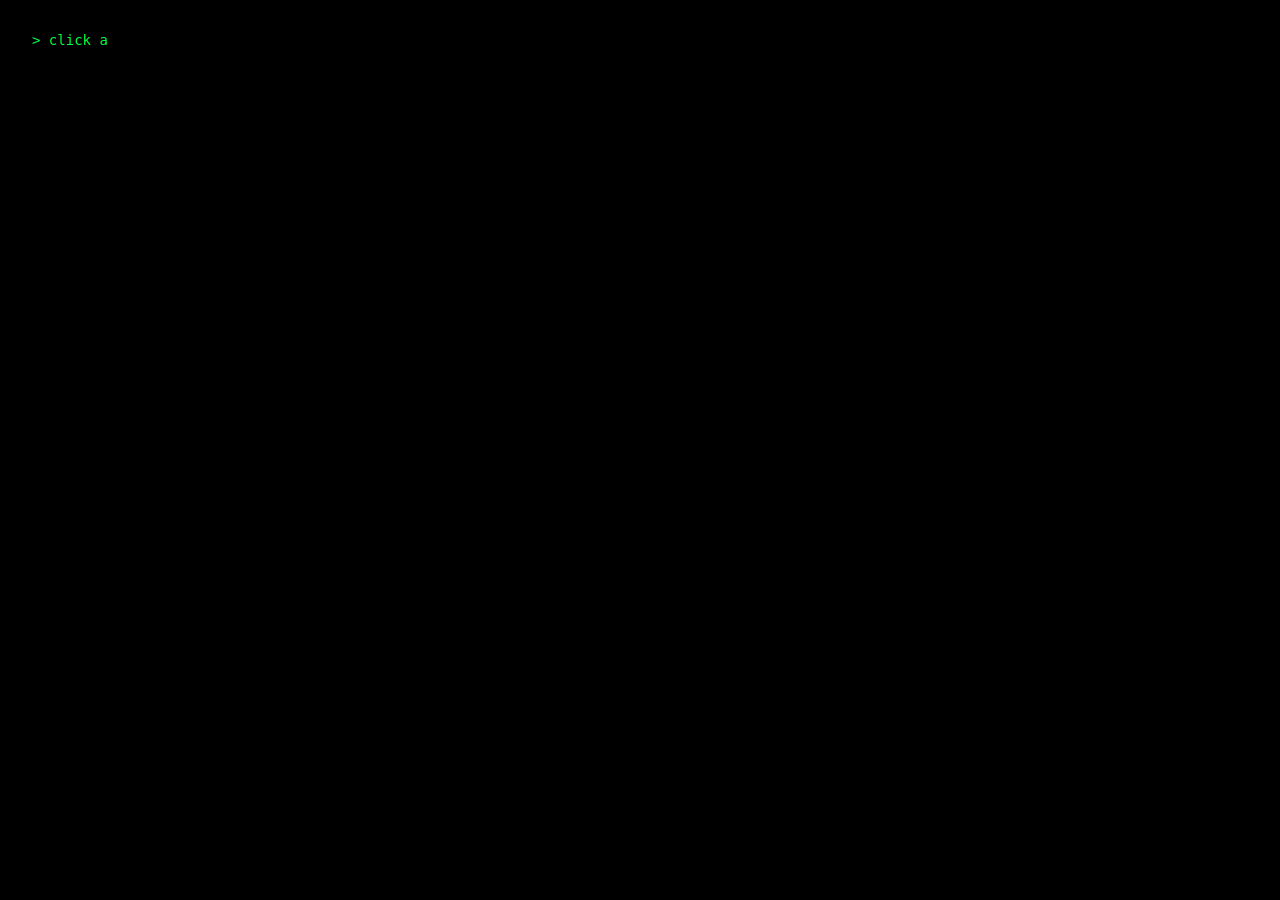
==== index.html @ b792ad48 "Minor changes to directory" ====
<!DOCTYPE html>
<html lang="en">
<head>
    <meta charset="UTF-8">
    <meta name="viewport" content="width=device-width, initial-scale=1.0">
    <title>Safura Kasu Portfolio</title>
    <!-- OCR-A Font Import -->
    <link rel="stylesheet" href="https://fonts.cdnfonts.com/css/ocr-a">
    <style>
        * {
            margin: 0;
            padding: 0;
            box-sizing: border-box;
        }

        body {
            background: #000;
            color: #00ff41;
            font-family: 'OCR A', monospace;
            overflow-x: hidden;
            min-height: 100vh;
        }

        #matrixCanvas {
            position: fixed;
            top: 0;
            left: 0;
            width: 100%;
            height: 100%;
            z-index: 0;
            pointer-events: none;
            opacity: 0; /* Start hidden until boot sequence completes */
            transition: opacity 1s ease;
        }

        #matrixCanvas.visible {
            opacity: 0.8;
        }

        /* Terminal Boot Screen */
        .boot-screen {
            position: fixed;
            top: 0;
            left: 0;
            width: 100%;
            height: 100%;
            z-index: 100;
            background: #000;
            color: #00ff41;
            font-family: 'OCR A', monospace;
            font-size: 0.875rem;
            padding: 2rem;
            cursor: pointer;
            transition: opacity 0.5s ease;
        }

        .boot-screen.hidden {
            opacity: 0;
            pointer-events: none;
        }

        .terminal-prompt {
            position: relative;
        }

        .terminal-line {
            margin-bottom: 0.5rem;
            opacity: 0;
        }

        .terminal-line.typing {
            opacity: 1;
        }

        .terminal-line:nth-child(1) { }
        .terminal-line:nth-child(2) { }

        .cursor-blink {
            animation: blink 1s infinite;
            margin-left: 0px;
        }

        @keyframes blink {
            0%, 50% { opacity: 1; }
            51%, 100% { opacity: 0; }
        }

        /* Nav hidden initially for home page unlock effect */
        .nav {
            position: fixed;
            top: 0;
            left: 0;
            right: 0;
            z-index: 50;
            padding: 1.5rem;
            display: flex;
            justify-content: center;
            gap: 1.5rem;
            flex-wrap: wrap;
            opacity: 0;
            pointer-events: none;
            transition: opacity 1s ease;
        }
        .nav.visible {
            opacity: 1;
            pointer-events: auto;
        }

        .nav-item {
            padding: 0.5rem 1rem;
            border: 1px solid #00ff41;
            background: rgba(0, 0, 0, 0.7);
            backdrop-filter: blur(10px);
            cursor: pointer;
            transition: all 0.3s ease;
            font-size: 0.875rem;
            letter-spacing: 0.1em;
            min-width: 80px;
            text-align: center;
        }
        .nav-item:hover {
            background: rgba(0, 255, 65, 0.2);
            box-shadow: 0 0 20px rgba(0, 255, 65, 0.3);
        }
        .nav-item.active {
            background: rgba(0, 255, 65, 0.3);
        }

        /* Main content hidden at start for home page */
        .main-content {
            position: relative;
            z-index: 10;
            min-height: 100vh;
            display: flex;
            flex-direction: column;
            align-items: center;
            justify-content: center;
            padding: 2rem;
            padding-top: 120px;
            width: 100vw;
            opacity: 0;
            pointer-events: none;
            transition: opacity 1s ease;
        }
        .main-content.visible {
            opacity: 1;
            pointer-events: auto;
        }

        /* Home page styles */
        .hero {
            text-align: center;
            max-width: 900px;
            margin: auto;
        }
        .hero h1 {
            font-size: clamp(2rem, 8vw, 5rem);
            margin-bottom: 1rem;
            letter-spacing: 0.1em;
        }
        .hero .subtitle {
            font-size: clamp(0.875rem, 3vw, 1.25rem);
            margin-bottom: 3rem;
            color: #00cc33;
        }
        .hero .description {
            border: 1px solid #00ff41;
            background: rgba(0, 0, 0, 0.7);
            backdrop-filter: blur(10px);
            padding: 2rem;
            color: #00cc33;
        }

        /* Keep quantum text from "floating out of the box" */
        .hero h1 span, .hero .subtitle span, .hero .description span {
            display: inline-block;
            white-space: pre;
        }

        /* Other pages styles */
        .content-section {
            display: none;
            max-width: 1200px;
            width: 100%;
            margin: 0 auto;
        }
        .content-section.active {
            display: block;
        }
        .section-title {
            font-size: clamp(1.5rem, 5vw, 2.5rem);
            text-align: center;
            margin-bottom: 2rem;
            letter-spacing: 0.1em;
        }
        .grid {
            display: grid;
            gap: 2rem;
        }
        .grid-2 {
            grid-template-columns: repeat(auto-fit, minmax(300px, 1fr));
        }
        .grid-3 {
            grid-template-columns: repeat(auto-fit, minmax(280px, 1fr));
        }
        .card {
            border: 1px solid #00ff41;
            background: rgba(0, 0, 0, 0.8);
            backdrop-filter: blur(10px);
            padding: 1.5rem;
            transition: all 0.3s ease;
            position: relative;
            overflow: hidden;
        }
        .card:hover {
            background: rgba(0, 0, 0, 0.9);
            box-shadow: 0 10px 30px rgba(0, 255, 65, 0.2);
            transform: translateY(-5px);
        }
        .card h3 {
            color: #00ff41;
            font-size: 1.125rem;
            margin-bottom: 1rem;
            letter-spacing: 0.05em;
        }
        .card p {
            color: #00cc33;
            font-size: 0.875rem;
            line-height: 1.5;
            margin-bottom: 1rem;
        }
        .card .tech {
            color: #00ff41;
            font-size: 0.75rem;
            letter-spacing: 0.05em;
        }

        .footer {
            position: fixed;
            bottom: 0;
            left: 0;
            right: 0;
            z-index: 40;
            padding: 1rem;
            text-align: center;
            font-size: 0.75rem;
            color: #006600;
            letter-spacing: 0.1em;
        }

        .contact-info {
            border: 1px solid #00ff41;
            background: rgba(0, 0, 0, 0.8);
            backdrop-filter: blur(10px);
            padding: 2rem;
            max-width: 500px;
            margin: 0 auto;
            text-align: center;
        }
        .contact-info h2 {
            font-size: 2rem;
            margin-bottom: 2rem;
            letter-spacing: 0.1em;
        }
        .contact-info p {
            margin-bottom: 1rem;
            color: #00cc33;
        }
        .contact-links {
            border-top: 1px solid #00ff41;
            margin-top: 1.5rem;
            padding-top: 1.5rem;
        }

        .binary {
            /* keep a gentle flicker only for the intro text spans (not background) */
            animation: flicker 0.5s infinite;
            font-family: 'OCR A', monospace !important;
            font-size: 1em;
            letter-spacing: 0.05em;
        }
        @keyframes flicker {
            0%, 50% { opacity: 1; }
            51%, 100% { opacity: 0.7; }
        }

        .research-section {
            max-width: 800px;
            margin: 0 auto;
        }

        @media (max-width: 768px) {
            .main-content {
                padding: 1rem;
                padding-top: 100px;
            }
            .hero {
                padding: 0;
            }
            .nav {
                padding: 1rem;
                gap: 0.5rem;
            }
            .nav-item {
                padding: 0.5rem;
                font-size: 0.75rem;
                min-width: 60px;
            }
            .hero .description {
                padding: 1.5rem;
                font-size: 0.875rem;
            }
            .boot-screen {
                font-size: 0.75rem;
                padding: 1rem;
            }
        }
    </style>
</head>
<body>
    <!-- Boot Screen -->
    <div class="boot-screen" id="bootScreen">
        <div class="terminal-prompt">
            <div class="terminal-line" id="terminalLine1"></div>
            <div class="terminal-line" id="terminalLine2"></div>
        </div>
    </div>

    <!-- Matrix Rain Canvas -->
    <canvas id="matrixCanvas"></canvas>

    <!-- Navigation (hidden at first) -->
    <nav class="nav">
        <div class="nav-item active" data-section="home">Home</div>
        <div class="nav-item" data-section="about">About</div>
        <div class="nav-item" data-section="projects">Projects</div>
        <div class="nav-item" data-section="research">Research</div>
        <div class="nav-item" data-section="contact">Contact</div>
    </nav>

    <!-- Main Content (hidden at first) -->
    <main class="main-content">
        <!-- Home Section -->
        <div id="home" class="content-section active">
            <div class="hero">
                <h1 id="mainName">SAFURA KASU</h1>
                <p id="subtitle" class="subtitle">Quantum Computing • Artificial Intelligence • Data Science</p>
                <div class="description">
                    <p id="description">
                        Motivated BSc student in Data Science and AI with 4.0 cGPA, seeking to apply quantum algorithms and machine learning to solve real-world challenges through innovative, data-driven solutions.
                    </p>
                </div>
            </div>
        </div>

        <!-- About Section -->
        <div id="about" class="content-section">
            <h2 class="section-title">ABOUT.EXE</h2>
            <div class="grid grid-2">
                <div class="card">
                    <h3>QUANTUM_PROFILE.DAT</h3>
                    <div>
                        <p>► BSc Data Science & AI Student at UDST Qatar</p>
                        <p>► Perfect 4.0 cGPA academic excellence</p>
                        <p>► Quantum computing researcher & Qiskit developer</p>
                        <p>► NASA-affiliated astronomical data analyst</p>
                        <p>► Youth Ambassador for career & wellness programs</p>
                    </div>
                </div>
                <div class="card">
                    <h3>SKILLS.QBT</h3>
                    <div>
                        <p>► Python | Java | SQL | HTML/CSS</p>
                        <p>► Qiskit | Pandas | NumPy | Matplotlib</p>
                        <p>► Scikit-Learn | Streamlit | MongoDB</p>
                        <p>► GitHub | Jupyter | Kaggle | VS Code</p>
                        <p>► IELTS: 8.5/9.0 English Proficiency</p>
                    </div>
                </div>
            </div>
            <div class="grid" style="margin-top: 2rem;">
                <div class="card">
                    <h3>EDUCATION.EDU</h3>
                    <div>
                        <p><strong>University of Doha for Science and Technology</strong> | 2024 - 2027</p>
                        <p>BSc Data Science and Artificial Intelligence | cGPA: 4.00/4.00</p>
                        <p style="margin-top: 1rem;"><strong>M.E.S. Indian School, Qatar</strong> | Graduated 2023</p>
                        <p>High School Diploma with Excellence</p>
                    </div>
                </div>
            </div>
        </div>

        <!-- Projects Section -->
        <div id="projects" class="content-section">
            <h2 class="section-title">PROJECTS.QSM</h2>
            <div class="grid grid-3">
                <div class="card">
                    <h3>Anomaly Detector for CSV</h3>
                    <p>Streamlit web application for identifying anomalies in CSV datasets with multiple detection methods for outliers and missing data. Includes column-level heuristics with contextual suggestions.</p>
                    <div class="tech">Tech: Streamlit, Python, Pandas</div>
                </div>
                <div class="card">
                    <h3>Quantum IDE for Beginners</h3>
                    <p>Educational web app helping beginners learn quantum computing basics through interactive interface. Features live circuit visualization and Bloch sphere representations.</p>
                    <div class="tech">Tech: Streamlit, Qiskit, Python</div>
                </div>
                <div class="card">
                    <h3>NASA Astronomical Analysis</h3>
                    <p>Analyzed astronomical data for near-earth object detection as part of NASA Affiliated International Astronomical Search Collaboration, emphasizing precision and problem-solving.</p>
                    <div class="tech">Tech: Python, Data Analysis, Astronomy</div>
                </div>
                <div class="card">
                    <h3>Qatar Tech Innovation</h3>
                    <p>Competed in Qatar Technological Innovation Program, achieving top 15 placement among 150+ participating teams with innovative tech solution.</p>
                    <div class="tech">Tech: Innovation, Problem-Solving</div>
                </div>
                <div class="card">
                    <h3>Youth Wellness Research</h3>
                    <p>Led research on youth career choices and emotional wellness trends as Youth Ambassador for Lifology, creating comprehensive reports and outreach campaigns.</p>
                    <div class="tech">Tech: Research, Data Analysis, Reporting</div>
                </div>
                <div class="card">
                    <h3>Freelance Data Projects</h3>
                    <p>Developing portfolio of data analysis and machine learning projects on Fiverr, building hands-on experience through client-focused data solutions.</p>
                    <div class="tech">Tech: ML, Data Analysis, Client Work</div>
                </div>
            </div>
        </div>

        <!-- Research Section -->
        <div id="research" class="content-section">
            <h2 class="section-title">RESEARCH.QPY</h2>
            <div class="research-section">
                <div class="grid">
                    <div class="card">
                        <h3>Quantum Entanglement & Hawking Radiation</h3>
                        <p>Currently investigating quantum entanglement in relation to Hawking radiation and black holes. Synthesizing complex theoretical insights into accessible reports with expert feedback.</p>
                        <div class="tech">Status: In Progress | Focus: Quantum Physics & Black Holes</div>
                    </div>
                    <div class="card">
                        <h3>NASA Astronomical Search Collaboration</h3>
                        <p>Participated in NASA Affiliated International Astronomical Search Collaboration (2021), analyzing astronomical data for near-earth object detection with emphasis on precision and advanced problem-solving.</p>
                        <div class="tech">Status: Completed 2021 | Collaboration: NASA Affiliated Program</div>
                    </div>
                    <div class="card">
                        <h3>Qiskit Global Summer School 2025</h3>
                        <p>Selected for IBM's prestigious quantum computing training program for quantum computing beginners, advancing knowledge in quantum algorithms, circuits, and applications.</p>
                        <div class="tech">Status: 2025 Participant | Institution: IBM Quantum Education</div>
                    </div>
                    <div class="card">
                        <h3>WOMANIUM & WISER Program</h3>
                        <p>Participating in program aimed at solving real-world problems through PDEs and quantum computing applications, focusing on practical quantum solutions.</p>
                        <div class="tech">Status: Active Participant | Focus: Quantum Applications</div>
                    </div>
                </div>
            </div>
        </div>

        <!-- Contact Section -->
        <div id="contact" class="content-section">
            <div class="contact-info">
                <h2>CONTACT.NET</h2>
                <p style="font-size: 1.125rem; margin-bottom: 2rem;">Ready to collapse the wavefunction of collaboration?</p>
                <div style="display: grid; gap: 1rem;">
                    <p>📧 safurakasu [at] gmail.com</p>
                    <p>🔗 https://www.linkedin.com/in/safura-kasu-544b50281/</p>
                    <p>💻 https://github.com/SafuraKasu</p>
                    <p>🎓 University of Doha for Science & Technology</p>
                    <p>🌍 Doha, Qatar</p>
                </div>
                <div class="contact-links">
                    <p style="font-size: 0.75rem; color: #00ff41;">
                        "In the quantum realm, every interaction creates infinite possibilities."
                    </p>
                </div>
            </div>
        </div>
    </main>

    <!-- Footer -->
    <footer class="footer">
        <p>QUANTUM_STATE: |ψ⟩ = α|0⟩ + β|1⟩ | REALITY.VERSION: 2025.8.18</p>
    </footer>

    <script>
        // =========================
        // Matrix Rain (with live glow on hover - FIXED)
        // =========================
        const canvas = document.getElementById('matrixCanvas');
        const ctx = canvas.getContext('2d');

        function resizeCanvas() {
            canvas.width = window.innerWidth;
            canvas.height = window.innerHeight;
        }
        resizeCanvas();
        window.addEventListener('resize', () => {
            resizeCanvas();
            columns = Math.ceil(canvas.width / fontSize) - 1;
            drops = Array(columns).fill(1);
            glowIntensity = Array(columns).fill(0);
        });

        const chars = '01';
        const fontSize = 16;
        let columns = Math.floor(canvas.width / fontSize);
        let drops = Array(columns).fill(1);

        // live cursor position
        let mouseX = -10000, mouseY = -10000;
        document.addEventListener("mousemove", (e) => {
            mouseX = e.clientX;
            mouseY = e.clientY;
        });

        // Per-column glow memory for a smooth trail (no harsh flicker)
        let glowIntensity = Array(columns).fill(0);

        function draw() {
            // subtle motion blur for trails (low alpha)
            ctx.fillStyle = 'rgba(0, 0, 0, 0.07)';
            ctx.fillRect(0, 0, canvas.width, canvas.height);

            // use a consistent base font
            ctx.font = fontSize + "px 'OCR A', monospace";

            for (let i = 0; i < drops.length; i++) {
                const text = chars[Math.floor(Math.random() * chars.length)];
                const x = i * fontSize;
                const y = drops[i] * fontSize;

                // FIXED: Ensure x and y are within canvas bounds before distance calculation
                if (x >= 0 && x <= canvas.width && y >= 0 && y <= canvas.height) {
                    // distance to cursor
                    const dx = x - mouseX;
                    const dy = y - mouseY;
                    const dist = Math.sqrt(dx * dx + dy * dy);

                    // boost glow when cursor is near this glyph
                    const radius = 100;
                    if (dist < radius) {
                        const localBoost = 0.5 * (1 - dist / radius); // 0..0.5
                        glowIntensity[i] = Math.min(1, glowIntensity[i] + localBoost);
                    }
                }

                // natural fade of glow (prevents constant flicker)
                glowIntensity[i] = Math.max(0, glowIntensity[i] - 0.03);

                // FIXED: Clamp glow intensity and add bounds checking
                const clampedGlow = Math.max(0, Math.min(1, glowIntensity[i]));
                
                // color mapping based on intensity (no size change)
                const baseGreen = 0x33; // 51
                const extraGreen = Math.floor(clampedGlow * 170); // up to +170
                const g = Math.min(255, Math.max(0, baseGreen + extraGreen)); // Double clamp for safety
                ctx.fillStyle = `rgb(0, ${g}, ${baseGreen})`;

                // subtle shadow only when glowing
                if (clampedGlow > 0.1) {
                    ctx.shadowColor = `rgba(0, 255, 100, ${clampedGlow * 0.7})`;
                    ctx.shadowBlur = Math.max(0, Math.min(20, 12 * clampedGlow)); // Clamp blur value
                } else {
                    ctx.shadowBlur = 0;
                    ctx.shadowColor = 'transparent';
                }

                ctx.fillText(text, x, y);

                // reset drop randomly at bottom
                if (y > canvas.height && Math.random() > 0.985) {
                    drops[i] = 0;
                }
                drops[i]++;
            }
            
            // Reset shadow after each frame to prevent accumulation
            ctx.shadowBlur = 0;
            ctx.shadowColor = 'transparent';
        }

        let matrixInterval;

        // =========================
        // Boot Sequence & Matrix Initialization
        // =========================
        const bootScreen = document.getElementById('bootScreen');
        const nav = document.querySelector(".nav");
        const main = document.querySelector(".main-content");
        let introPlayed = false;

        // Terminal typewriter effect
        function typeText(element, text, speed = 80, callback) {
            element.classList.add('typing');
            let i = 0;
            const timer = setInterval(() => {
                if (i < text.length) {
                    element.textContent += text.charAt(i);
                    i++;
                } else {
                    clearInterval(timer);
                    if (callback) callback();
                }
            }, speed);
        }

        // Start boot sequence immediately
        window.addEventListener('load', () => {
            const line1 = document.getElementById('terminalLine1');
            const line2 = document.getElementById('terminalLine2');
            
            // Type first line
            setTimeout(() => {
                typeText(line1, '> click anywhere to collapse superposition to reality.', 60, () => {
                    // Type second line after first is complete
                    setTimeout(() => {
                        typeText(line2, '> awaiting user input...', 60, () => {
                            // Add blinking cursor after typing is complete
                            const cursor = document.createElement('span');
                            cursor.className = 'cursor-blink';
                            cursor.textContent = '█';
                            line2.appendChild(cursor);
                        });
                    }, 300);
                });
            }, 500);
        });

        // Boot screen click handler
        bootScreen.addEventListener("click", () => {
            if (!introPlayed) {
                introPlayed = true;
                
                // Hide boot screen
                bootScreen.classList.add("hidden");
                
                // Show matrix rain and other elements
                setTimeout(() => {
                    canvas.classList.add("visible");
                    nav.classList.add("visible");
                    main.classList.add("visible");
                    
                    // Start matrix animation
                    matrixInterval = setInterval(draw, 60);
                    
                    // Start quantum text effects
                    setTimeout(() => {
                        createQuantumText(document.getElementById('mainName'), 'SAFURA KASU', 200);
                        createQuantumText(document.getElementById('subtitle'), 'Quantum Computing • Artificial Intelligence • Data Science', 800);
                        createQuantumText(document.getElementById('description'), 'Motivated BSc student in Data Science and AI with 4.0 cGPA, seeking to apply quantum algorithms and machine learning to solve real-world challenges through innovative, data-driven solutions.', 1400);
                    }, 300);
                }, 500);
            }
        });

        // =========================
        // Quantum Text Effect (intro reveal)
        // =========================
        function createQuantumText(element, finalText, delay = 0) {
            const originalText = finalText;
            element.innerHTML = '';

            // Create binary spans (kept lightweight; not tied to background)
            for (let i = 0; i < originalText.length; i++) {
                const span = document.createElement('span');
                span.className = 'binary';
                span.textContent = Math.random() > 0.5 ? '1' : '0';
                element.appendChild(span);
            }

            // Flicker effect on the text only
            const flickerInterval = setInterval(() => {
                const spans = element.querySelectorAll('.binary');
                spans.forEach(span => {
                    if (span.className === 'binary') {
                        span.textContent = Math.random() > 0.5 ? '1' : '0';
                    }
                });
            }, 100);

            // Collapse to real text after delay
            setTimeout(() => {
                clearInterval(flickerInterval);
                let index = 0;

                const revealInterval = setInterval(() => {
                    if (index < originalText.length) {
                        const span = element.children[index];
                        if (span) {
                            span.textContent = originalText[index];
                            span.className = '';
                        }
                        index++;
                    } else {
                        clearInterval(revealInterval);
                    }
                }, 80);
            }, delay);
        }

        // =========================
        // Navigation System
        // =========================
        const navItems = document.querySelectorAll('.nav-item');
        const sections = document.querySelectorAll('.content-section');

        // Store original nav text
        const originalNavTexts = {};
        navItems.forEach(item => {
            originalNavTexts[item.getAttribute('data-section')] = item.textContent;
        });

        // Subtle "superposition" effect for nav labels (only after intro)
        function createSuperpositionEffect(element, originalText) {
            element.innerHTML = '';
            for (let i = 0; i < originalText.length; i++) {
                const span = document.createElement('span');
                span.textContent = originalText[i];
                span.style.opacity = '0.3';
                span.style.transition = 'opacity 0.3s ease';
                element.appendChild(span);
            }
        }

        navItems.forEach(item => {
            const sectionKey = item.getAttribute('data-section');
            const originalText = originalNavTexts[sectionKey];

            // Initialize non-active items with superposition effect when intro is ready
            const makeInactiveLook = () => {
                if (!item.classList.contains('active') && introPlayed) {
                    createSuperpositionEffect(item, originalText);
                }
            };

            item.addEventListener('mouseenter', () => {
                if (!item.classList.contains('active') && introPlayed) {
                    const spans = item.querySelectorAll('span');
                    spans.forEach(span => span.style.opacity = '1');
                }
            });

            item.addEventListener('mouseleave', () => {
                if (!item.classList.contains('active') && introPlayed) {
                    const spans = item.querySelectorAll('span');
                    spans.forEach(span => span.style.opacity = '0.3');
                }
            });

            item.addEventListener('click', () => {
                if (!introPlayed) return;

                // Update active nav
                navItems.forEach(n => {
                    n.classList.remove('active');
                    const k = n.getAttribute('data-section');
                    createSuperpositionEffect(n, originalNavTexts[k]);
                });
                item.classList.add('active');
                // fun collapse for the clicked item
                createQuantumText(item, originalText, 0);

                // Update sections
                sections.forEach(sec => sec.classList.remove('active'));
                document.getElementById(sectionKey).classList.add('active');

                // Re-trigger home quantum effect when returning
                if (sectionKey === 'home') {
                    setTimeout(() => {
                        createQuantumText(document.getElementById('mainName'), 'SAFURA KASU', 200);
                        createQuantumText(document.getElementById('subtitle'), 'Quantum Computing • Artificial Intelligence • Data Science', 800);
                        createQuantumText(document.getElementById('description'), 'Motivated BSc student in Data Science and AI with 4.0 cGPA, seeking to apply quantum algorithms and machine learning to solve real-world challenges through innovative, data-driven solutions.', 1400);
                    }, 300);
                }
            });
        });

        // After intro appears, render the superposition effect on the rest
        const navInitInterval = setInterval(() => {
            if (introPlayed) {
                navItems.forEach(item => {
                    if (!item.classList.contains('active')) {
                        const sectionKey = item.getAttribute('data-section');
                        createSuperpositionEffect(item, originalNavTexts[sectionKey]);
                    }
                });
                clearInterval(navInitInterval);
            }
        }, 200);
    </script>
</body>
</html>
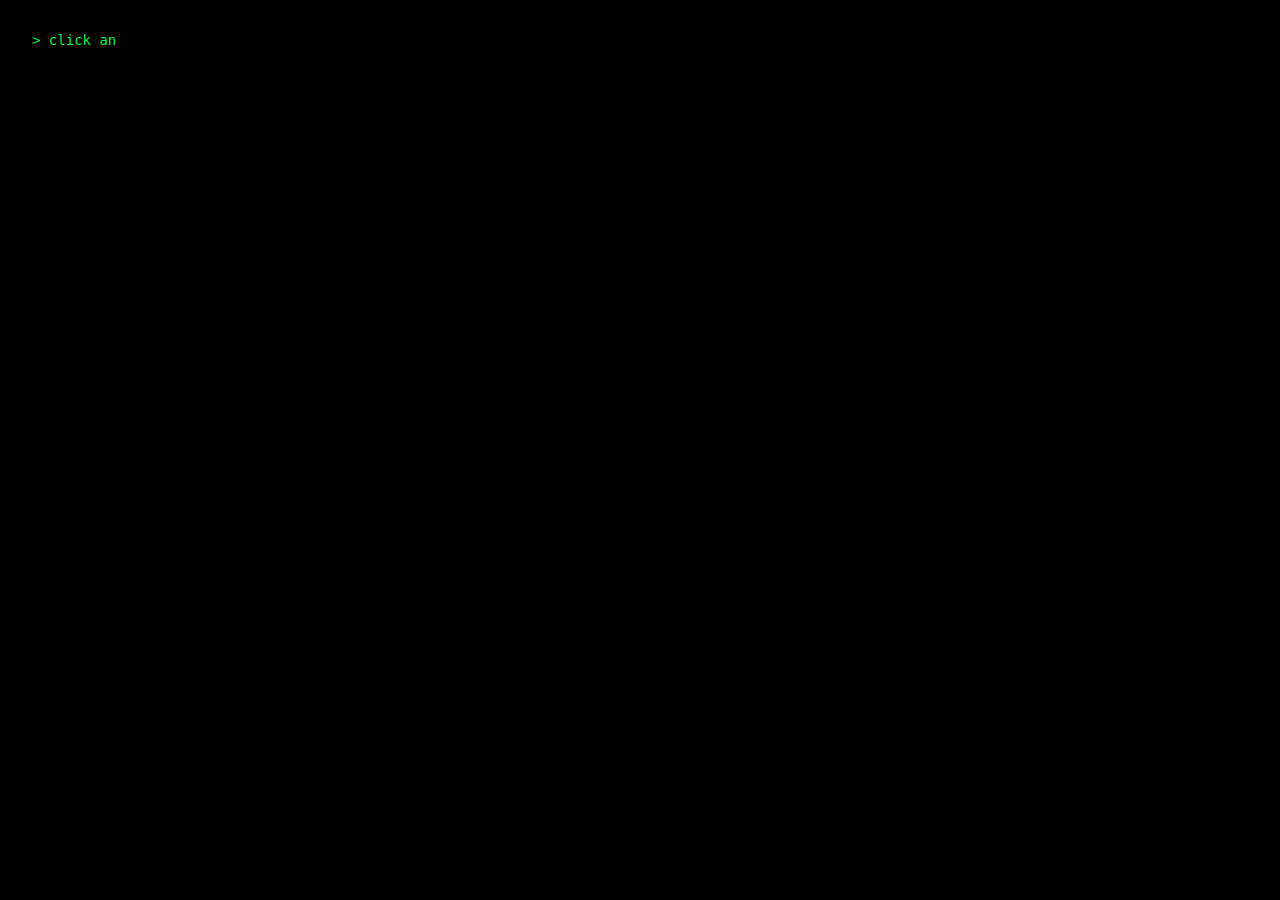
==== commit b64a8124: "Changes to the introductory paragraph" ====
--- a/index.html
+++ b/index.html
@@ -347,7 +347,8 @@
                 <p id="subtitle" class="subtitle">Quantum Computing • Artificial Intelligence • Data Science</p>
                 <div class="description">
                     <p id="description">
-                        Motivated BSc student in Data Science and AI with 4.0 cGPA, seeking to apply quantum algorithms and machine learning to solve real-world challenges through innovative, data-driven solutions.
+                        Hi! Safura here - a BSc Data Science & AI student who apparently has a thing for making quantum computers do machine learning tricks.
+                        If you're looking for someone who can bridge the gap between cutting-edge research and real-world applications, who asks "but how can we make this better?" about everything, and who genuinely gets excited about solving problems - look no further.
                     </p>
                 </div>
             </div>
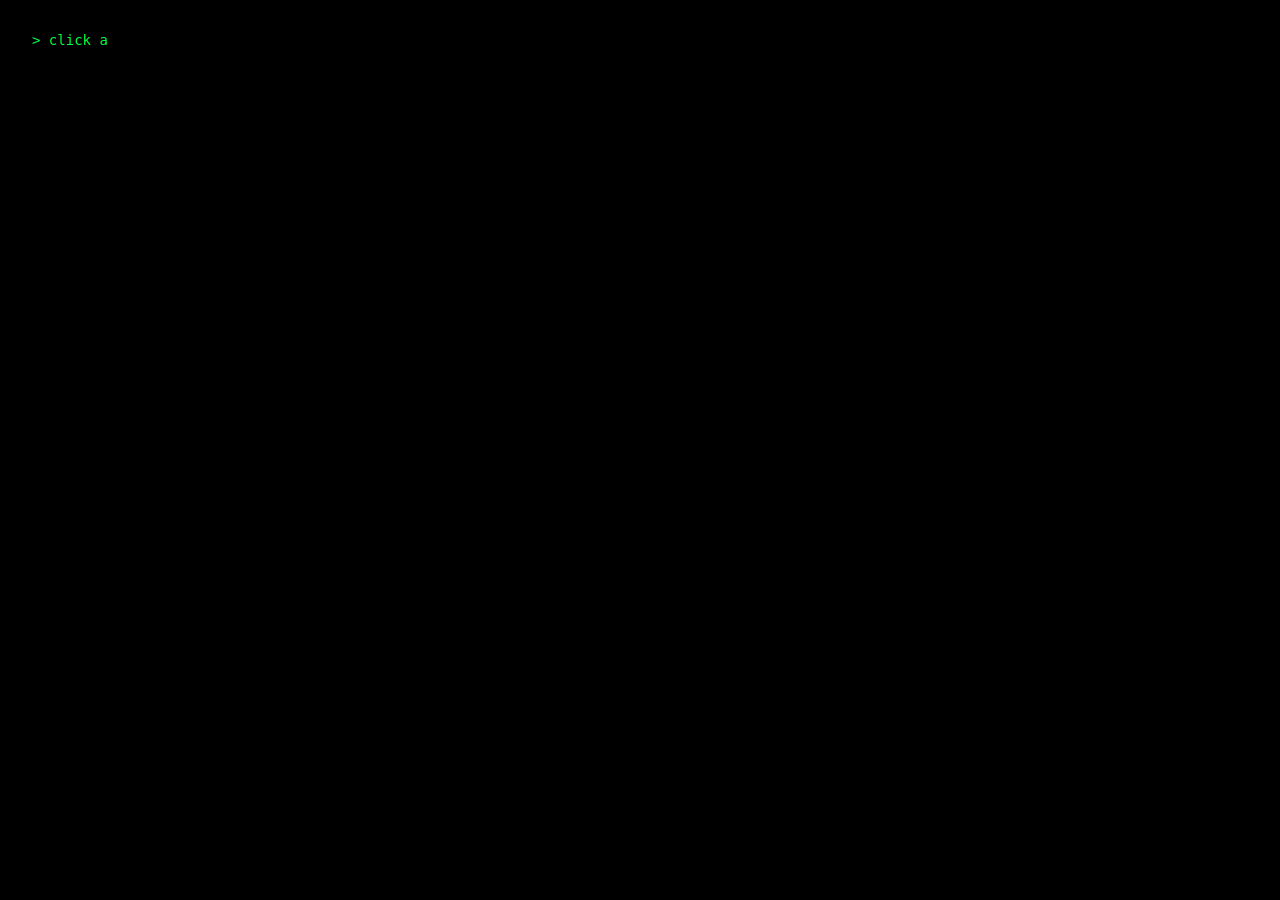
==== commit 4eafb1ae: "Content Update" ====
--- a/index.html
+++ b/index.html
@@ -347,8 +347,7 @@
                 <p id="subtitle" class="subtitle">Quantum Computing • Artificial Intelligence • Data Science</p>
                 <div class="description">
                     <p id="description">
-                        Hi! Safura here - a BSc Data Science & AI student who apparently has a thing for making quantum computers do machine learning tricks.
-                        If you're looking for someone who can bridge the gap between cutting-edge research and real-world applications, who asks "but how can we make this better?" about everything, and who genuinely gets excited about solving problems - look no further.
+                        Hi! Safura here - a BSc Data Science & AI student who apparently has a thing for making quantum computers do machine learning tricks. If you're looking for someone who can bridge the gap between cutting-edge research and real-world applications, who asks "but how can we make this better?" about everything, and who genuinely gets excited about solving problems - look no further.
                     </p>
                 </div>
             </div>
@@ -649,7 +648,7 @@
                     setTimeout(() => {
                         createQuantumText(document.getElementById('mainName'), 'SAFURA KASU', 200);
                         createQuantumText(document.getElementById('subtitle'), 'Quantum Computing • Artificial Intelligence • Data Science', 800);
-                        createQuantumText(document.getElementById('description'), 'Motivated BSc student in Data Science and AI with 4.0 cGPA, seeking to apply quantum algorithms and machine learning to solve real-world challenges through innovative, data-driven solutions.', 1400);
+                        createQuantumText(document.getElementById('description'), 'Hi! Safura here - a BSc Data Science & AI student who apparently has a thing for making quantum computers do machine learning tricks. If you are looking for someone who can bridge the gap between cutting-edge research and real-world applications, who asks "but how can we make this better?" about everything, and who genuinely gets excited about solving problems - look no further.', 1400);
                     }, 300);
                 }, 500);
             }
@@ -771,7 +770,7 @@
                     setTimeout(() => {
                         createQuantumText(document.getElementById('mainName'), 'SAFURA KASU', 200);
                         createQuantumText(document.getElementById('subtitle'), 'Quantum Computing • Artificial Intelligence • Data Science', 800);
-                        createQuantumText(document.getElementById('description'), 'Motivated BSc student in Data Science and AI with 4.0 cGPA, seeking to apply quantum algorithms and machine learning to solve real-world challenges through innovative, data-driven solutions.', 1400);
+                        createQuantumText(document.getElementById('description'), 'Hi! Safura here - a BSc Data Science & AI student who apparently has a thing for making quantum computers do machine learning tricks. If you are looking for someone who can bridge the gap between cutting-edge research and real-world applications, who asks "but how can we make this better?" about everything, and who genuinely gets excited about solving problems - look no further.', 1400);
                     }, 300);
                 }
             });
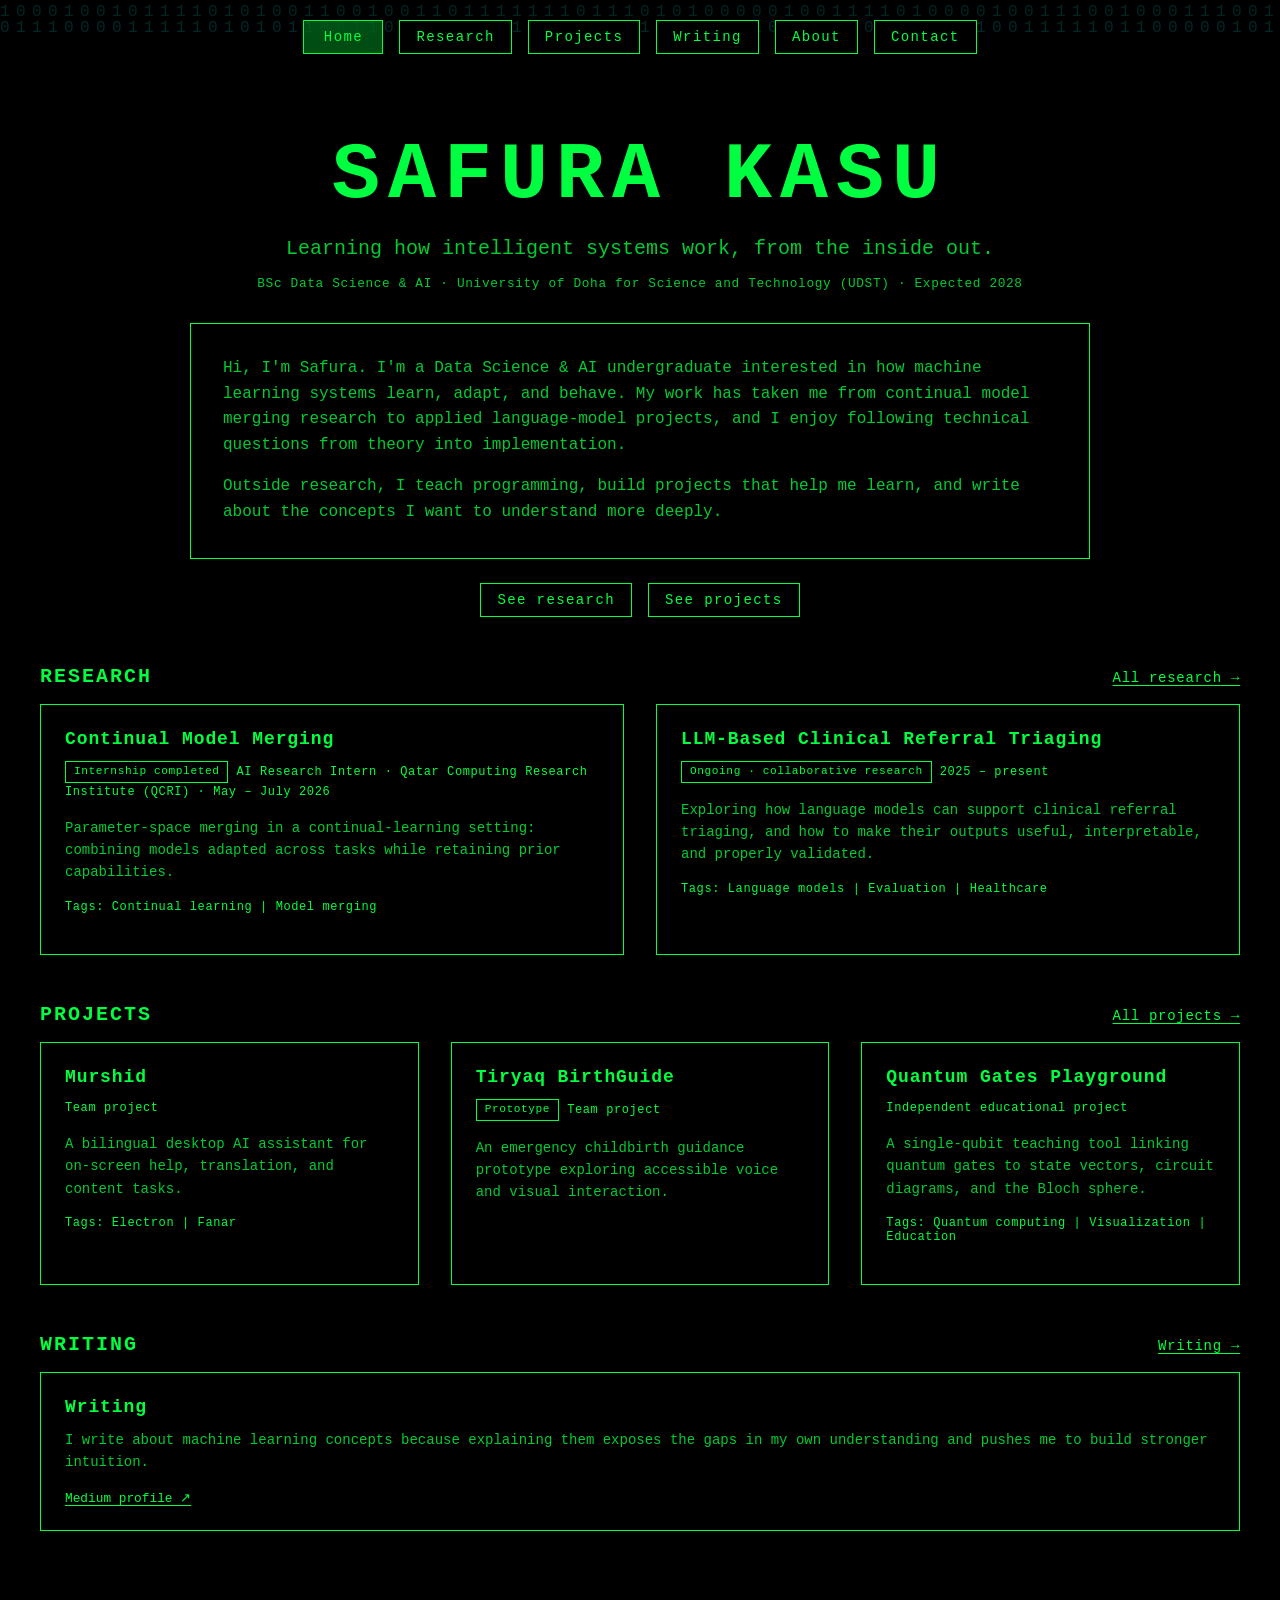
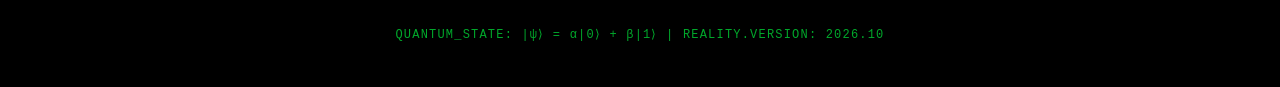
==== commit a98b4ed0: "feat: Updated portfolio content" ====
--- a/index.html
+++ b/index.html
@@ -3,791 +3,50 @@
 <head>
     <meta charset="UTF-8">
     <meta name="viewport" content="width=device-width, initial-scale=1.0">
-    <title>Safura Kasu Portfolio</title>
+    <title>Safura Kasu | Portfolio</title>
+    <meta name="description" content="Safura Kasu is a Data Science & AI undergraduate at UDST working on machine learning research, projects, teaching, and technical writing.">
+    <meta name="theme-color" content="#000000">
     <!-- OCR-A Font Import -->
     <link rel="stylesheet" href="https://fonts.cdnfonts.com/css/ocr-a">
-    <style>
-        * {
-            margin: 0;
-            padding: 0;
-            box-sizing: border-box;
-        }
-
-        body {
-            background: #000;
-            color: #00ff41;
-            font-family: 'OCR A', monospace;
-            overflow-x: hidden;
-            min-height: 100vh;
-        }
-
-        #matrixCanvas {
-            position: fixed;
-            top: 0;
-            left: 0;
-            width: 100%;
-            height: 100%;
-            z-index: 0;
-            pointer-events: none;
-            opacity: 0; /* Start hidden until boot sequence completes */
-            transition: opacity 1s ease;
-        }
-
-        #matrixCanvas.visible {
-            opacity: 0.8;
-        }
-
-        /* Terminal Boot Screen */
-        .boot-screen {
-            position: fixed;
-            top: 0;
-            left: 0;
-            width: 100%;
-            height: 100%;
-            z-index: 100;
-            background: #000;
-            color: #00ff41;
-            font-family: 'OCR A', monospace;
-            font-size: 0.875rem;
-            padding: 2rem;
-            cursor: pointer;
-            transition: opacity 0.5s ease;
-        }
-
-        .boot-screen.hidden {
-            opacity: 0;
-            pointer-events: none;
-        }
-
-        .terminal-prompt {
-            position: relative;
-        }
-
-        .terminal-line {
-            margin-bottom: 0.5rem;
-            opacity: 0;
-        }
-
-        .terminal-line.typing {
-            opacity: 1;
-        }
-
-        .terminal-line:nth-child(1) { }
-        .terminal-line:nth-child(2) { }
-
-        .cursor-blink {
-            animation: blink 1s infinite;
-            margin-left: 0px;
-        }
-
-        @keyframes blink {
-            0%, 50% { opacity: 1; }
-            51%, 100% { opacity: 0; }
-        }
-
-        /* Nav hidden initially for home page unlock effect */
-        .nav {
-            position: fixed;
-            top: 0;
-            left: 0;
-            right: 0;
-            z-index: 50;
-            padding: 1.5rem;
-            display: flex;
-            justify-content: center;
-            gap: 1.5rem;
-            flex-wrap: wrap;
-            opacity: 0;
-            pointer-events: none;
-            transition: opacity 1s ease;
-        }
-        .nav.visible {
-            opacity: 1;
-            pointer-events: auto;
-        }
-
-        .nav-item {
-            padding: 0.5rem 1rem;
-            border: 1px solid #00ff41;
-            background: rgba(0, 0, 0, 0.7);
-            backdrop-filter: blur(10px);
-            cursor: pointer;
-            transition: all 0.3s ease;
-            font-size: 0.875rem;
-            letter-spacing: 0.1em;
-            min-width: 80px;
-            text-align: center;
-        }
-        .nav-item:hover {
-            background: rgba(0, 255, 65, 0.2);
-            box-shadow: 0 0 20px rgba(0, 255, 65, 0.3);
-        }
-        .nav-item.active {
-            background: rgba(0, 255, 65, 0.3);
-        }
-
-        /* Main content hidden at start for home page */
-        .main-content {
-            position: relative;
-            z-index: 10;
-            min-height: 100vh;
-            display: flex;
-            flex-direction: column;
-            align-items: center;
-            justify-content: center;
-            padding: 2rem;
-            padding-top: 120px;
-            width: 100vw;
-            opacity: 0;
-            pointer-events: none;
-            transition: opacity 1s ease;
-        }
-        .main-content.visible {
-            opacity: 1;
-            pointer-events: auto;
-        }
-
-        /* Home page styles */
-        .hero {
-            text-align: center;
-            max-width: 900px;
-            margin: auto;
-        }
-        .hero h1 {
-            font-size: clamp(2rem, 8vw, 5rem);
-            margin-bottom: 1rem;
-            letter-spacing: 0.1em;
-        }
-        .hero .subtitle {
-            font-size: clamp(0.875rem, 3vw, 1.25rem);
-            margin-bottom: 3rem;
-            color: #00cc33;
-        }
-        .hero .description {
-            border: 1px solid #00ff41;
-            background: rgba(0, 0, 0, 0.7);
-            backdrop-filter: blur(10px);
-            padding: 2rem;
-            color: #00cc33;
-        }
-
-        /* Keep quantum text from "floating out of the box" */
-        .hero h1 span, .hero .subtitle span, .hero .description span {
-            display: inline-block;
-            white-space: pre;
-        }
-
-        /* Other pages styles */
-        .content-section {
-            display: none;
-            max-width: 1200px;
-            width: 100%;
-            margin: 0 auto;
-        }
-        .content-section.active {
-            display: block;
-        }
-        .section-title {
-            font-size: clamp(1.5rem, 5vw, 2.5rem);
-            text-align: center;
-            margin-bottom: 2rem;
-            letter-spacing: 0.1em;
-        }
-        .grid {
-            display: grid;
-            gap: 2rem;
-        }
-        .grid-2 {
-            grid-template-columns: repeat(auto-fit, minmax(300px, 1fr));
-        }
-        .grid-3 {
-            grid-template-columns: repeat(auto-fit, minmax(280px, 1fr));
-        }
-        .card {
-            border: 1px solid #00ff41;
-            background: rgba(0, 0, 0, 0.8);
-            backdrop-filter: blur(10px);
-            padding: 1.5rem;
-            transition: all 0.3s ease;
-            position: relative;
-            overflow: hidden;
-        }
-        .card:hover {
-            background: rgba(0, 0, 0, 0.9);
-            box-shadow: 0 10px 30px rgba(0, 255, 65, 0.2);
-            transform: translateY(-5px);
-        }
-        .card h3 {
-            color: #00ff41;
-            font-size: 1.125rem;
-            margin-bottom: 1rem;
-            letter-spacing: 0.05em;
-        }
-        .card p {
-            color: #00cc33;
-            font-size: 0.875rem;
-            line-height: 1.5;
-            margin-bottom: 1rem;
-        }
-        .card .tech {
-            color: #00ff41;
-            font-size: 0.75rem;
-            letter-spacing: 0.05em;
-        }
-
-        .footer {
-            position: fixed;
-            bottom: 0;
-            left: 0;
-            right: 0;
-            z-index: 40;
-            padding: 1rem;
-            text-align: center;
-            font-size: 0.75rem;
-            color: #006600;
-            letter-spacing: 0.1em;
-        }
-
-        .contact-info {
-            border: 1px solid #00ff41;
-            background: rgba(0, 0, 0, 0.8);
-            backdrop-filter: blur(10px);
-            padding: 2rem;
-            max-width: 500px;
-            margin: 0 auto;
-            text-align: center;
-        }
-        .contact-info h2 {
-            font-size: 2rem;
-            margin-bottom: 2rem;
-            letter-spacing: 0.1em;
-        }
-        .contact-info p {
-            margin-bottom: 1rem;
-            color: #00cc33;
-        }
-        .contact-links {
-            border-top: 1px solid #00ff41;
-            margin-top: 1.5rem;
-            padding-top: 1.5rem;
-        }
-
-        .binary {
-            /* keep a gentle flicker only for the intro text spans (not background) */
-            animation: flicker 0.5s infinite;
-            font-family: 'OCR A', monospace !important;
-            font-size: 1em;
-            letter-spacing: 0.05em;
-        }
-        @keyframes flicker {
-            0%, 50% { opacity: 1; }
-            51%, 100% { opacity: 0.7; }
-        }
-
-        .research-section {
-            max-width: 800px;
-            margin: 0 auto;
-        }
-
-        @media (max-width: 768px) {
-            .main-content {
-                padding: 1rem;
-                padding-top: 100px;
-            }
-            .hero {
-                padding: 0;
-            }
-            .nav {
-                padding: 1rem;
-                gap: 0.5rem;
-            }
-            .nav-item {
-                padding: 0.5rem;
-                font-size: 0.75rem;
-                min-width: 60px;
-            }
-            .hero .description {
-                padding: 1.5rem;
-                font-size: 0.875rem;
-            }
-            .boot-screen {
-                font-size: 0.75rem;
-                padding: 1rem;
-            }
-        }
-    </style>
+    <link rel="stylesheet" href="css/style.css">
 </head>
 <body>
-    <!-- Boot Screen -->
-    <div class="boot-screen" id="bootScreen">
-        <div class="terminal-prompt">
-            <div class="terminal-line" id="terminalLine1"></div>
-            <div class="terminal-line" id="terminalLine2"></div>
-        </div>
-    </div>
+    <a class="skip-link" href="#main">Skip to content</a>
 
-    <!-- Matrix Rain Canvas -->
-    <canvas id="matrixCanvas"></canvas>
+    <!-- Matrix Rain Canvas (decorative) -->
+    <canvas id="matrixCanvas" aria-hidden="true"></canvas>
 
-    <!-- Navigation (hidden at first) -->
-    <nav class="nav">
-        <div class="nav-item active" data-section="home">Home</div>
-        <div class="nav-item" data-section="about">About</div>
-        <div class="nav-item" data-section="projects">Projects</div>
-        <div class="nav-item" data-section="research">Research</div>
-        <div class="nav-item" data-section="contact">Contact</div>
-    </nav>
+    <header class="site-header">
+        <nav class="nav" aria-label="Primary">
+            <ul id="navList"></ul>
+        </nav>
+    </header>
 
-    <!-- Main Content (hidden at first) -->
-    <main class="main-content">
-        <!-- Home Section -->
-        <div id="home" class="content-section active">
-            <div class="hero">
-                <h1 id="mainName">SAFURA KASU</h1>
-                <p id="subtitle" class="subtitle">Quantum Computing • Artificial Intelligence • Data Science</p>
-                <div class="description">
-                    <p id="description">
-                        Hi! Safura here - a BSc Data Science & AI student who apparently has a thing for making quantum computers do machine learning tricks. If you're looking for someone who can bridge the gap between cutting-edge research and real-world applications, who asks "but how can we make this better?" about everything, and who genuinely gets excited about solving problems - look no further.
-                    </p>
-                </div>
+    <main id="main" class="main-content" tabindex="-1">
+        <section id="page-home"     class="content-section" data-route="home"     hidden></section>
+        <section id="page-research" class="content-section" data-route="research" hidden></section>
+        <section id="page-projects" class="content-section" data-route="projects" hidden></section>
+        <section id="page-writing"  class="content-section" data-route="writing"  hidden></section>
+        <section id="page-about"    class="content-section" data-route="about"    hidden></section>
+        <section id="page-contact"  class="content-section" data-route="contact"  hidden></section>
+
+        <noscript>
+            <div class="card">
+                <h2>JavaScript required</h2>
+                <p>This site renders its content with JavaScript. You can still reach me at
+                   <a href="https://github.com/SafuraKasu">GitHub</a> or
+                   <a href="https://www.linkedin.com/in/safura-kasu/">LinkedIn</a>.</p>
             </div>
-        </div>
-
-        <!-- About Section -->
-        <div id="about" class="content-section">
-            <h2 class="section-title">ABOUT.EXE</h2>
-            <div class="grid grid-2">
-                <div class="card">
-                    <h3>QUANTUM_PROFILE.DAT</h3>
-                    <div>
-                        <p>► BSc Data Science & AI Student at UDST Qatar</p>
-                        <p>► Perfect 4.0 cGPA academic excellence</p>
-                        <p>► Quantum computing researcher & Qiskit developer</p>
-                        <p>► NASA-affiliated astronomical data analyst</p>
-                        <p>► Youth Ambassador for career & wellness programs</p>
-                    </div>
-                </div>
-                <div class="card">
-                    <h3>SKILLS.QBT</h3>
-                    <div>
-                        <p>► Python | Java | SQL | HTML/CSS</p>
-                        <p>► Qiskit | Pandas | NumPy | Matplotlib</p>
-                        <p>► Scikit-Learn | Streamlit | MongoDB</p>
-                        <p>► GitHub | Jupyter | Kaggle | VS Code</p>
-                        <p>► IELTS: 8.5/9.0 English Proficiency</p>
-                    </div>
-                </div>
-            </div>
-            <div class="grid" style="margin-top: 2rem;">
-                <div class="card">
-                    <h3>EDUCATION.EDU</h3>
-                    <div>
-                        <p><strong>University of Doha for Science and Technology</strong> | 2024 - 2027</p>
-                        <p>BSc Data Science and Artificial Intelligence | cGPA: 4.00/4.00</p>
-                        <p style="margin-top: 1rem;"><strong>M.E.S. Indian School, Qatar</strong> | Graduated 2023</p>
-                        <p>High School Diploma with Excellence</p>
-                    </div>
-                </div>
-            </div>
-        </div>
-
-        <!-- Projects Section -->
-        <div id="projects" class="content-section">
-            <h2 class="section-title">PROJECTS.QSM</h2>
-            <div class="grid grid-3">
-                <div class="card">
-                    <h3>Anomaly Detector for CSV</h3>
-                    <p>Streamlit web application for identifying anomalies in CSV datasets with multiple detection methods for outliers and missing data. Includes column-level heuristics with contextual suggestions.</p>
-                    <div class="tech">Tech: Streamlit, Python, Pandas</div>
-                </div>
-                <div class="card">
-                    <h3>Quantum IDE for Beginners</h3>
-                    <p>Educational web app helping beginners learn quantum computing basics through interactive interface. Features live circuit visualization and Bloch sphere representations.</p>
-                    <div class="tech">Tech: Streamlit, Qiskit, Python</div>
-                </div>
-                <div class="card">
-                    <h3>NASA Astronomical Analysis</h3>
-                    <p>Analyzed astronomical data for near-earth object detection as part of NASA Affiliated International Astronomical Search Collaboration, emphasizing precision and problem-solving.</p>
-                    <div class="tech">Tech: Python, Data Analysis, Astronomy</div>
-                </div>
-                <div class="card">
-                    <h3>Qatar Tech Innovation</h3>
-                    <p>Competed in Qatar Technological Innovation Program, achieving top 15 placement among 150+ participating teams with innovative tech solution.</p>
-                    <div class="tech">Tech: Innovation, Problem-Solving</div>
-                </div>
-                <div class="card">
-                    <h3>Youth Wellness Research</h3>
-                    <p>Led research on youth career choices and emotional wellness trends as Youth Ambassador for Lifology, creating comprehensive reports and outreach campaigns.</p>
-                    <div class="tech">Tech: Research, Data Analysis, Reporting</div>
-                </div>
-                <div class="card">
-                    <h3>Freelance Data Projects</h3>
-                    <p>Developing portfolio of data analysis and machine learning projects on Fiverr, building hands-on experience through client-focused data solutions.</p>
-                    <div class="tech">Tech: ML, Data Analysis, Client Work</div>
-                </div>
-            </div>
-        </div>
-
-        <!-- Research Section -->
-        <div id="research" class="content-section">
-            <h2 class="section-title">RESEARCH.QPY</h2>
-            <div class="research-section">
-                <div class="grid">
-                    <div class="card">
-                        <h3>Quantum Entanglement & Hawking Radiation</h3>
-                        <p>Currently investigating quantum entanglement in relation to Hawking radiation and black holes. Synthesizing complex theoretical insights into accessible reports with expert feedback.</p>
-                        <div class="tech">Status: In Progress | Focus: Quantum Physics & Black Holes</div>
-                    </div>
-                    <div class="card">
-                        <h3>NASA Astronomical Search Collaboration</h3>
-                        <p>Participated in NASA Affiliated International Astronomical Search Collaboration (2021), analyzing astronomical data for near-earth object detection with emphasis on precision and advanced problem-solving.</p>
-                        <div class="tech">Status: Completed 2021 | Collaboration: NASA Affiliated Program</div>
-                    </div>
-                    <div class="card">
-                        <h3>Qiskit Global Summer School 2025</h3>
-                        <p>Selected for IBM's prestigious quantum computing training program for quantum computing beginners, advancing knowledge in quantum algorithms, circuits, and applications.</p>
-                        <div class="tech">Status: 2025 Participant | Institution: IBM Quantum Education</div>
-                    </div>
-                    <div class="card">
-                        <h3>WOMANIUM & WISER Program</h3>
-                        <p>Participating in program aimed at solving real-world problems through PDEs and quantum computing applications, focusing on practical quantum solutions.</p>
-                        <div class="tech">Status: Active Participant | Focus: Quantum Applications</div>
-                    </div>
-                </div>
-            </div>
-        </div>
-
-        <!-- Contact Section -->
-        <div id="contact" class="content-section">
-            <div class="contact-info">
-                <h2>CONTACT.NET</h2>
-                <p style="font-size: 1.125rem; margin-bottom: 2rem;">Ready to collapse the wavefunction of collaboration?</p>
-                <div style="display: grid; gap: 1rem;">
-                    <p>📧 safurakasu [at] gmail.com</p>
-                    <p>🔗 https://www.linkedin.com/in/safura-kasu-544b50281/</p>
-                    <p>💻 https://github.com/SafuraKasu</p>
-                    <p>🎓 University of Doha for Science & Technology</p>
-                    <p>🌍 Doha, Qatar</p>
-                </div>
-                <div class="contact-links">
-                    <p style="font-size: 0.75rem; color: #00ff41;">
-                        "In the quantum realm, every interaction creates infinite possibilities."
-                    </p>
-                </div>
-            </div>
-        </div>
+        </noscript>
     </main>
 
-    <!-- Footer -->
     <footer class="footer">
-        <p>QUANTUM_STATE: |ψ⟩ = α|0⟩ + β|1⟩ | REALITY.VERSION: 2025.8.18</p>
+        <p id="footerText"></p>
     </footer>
 
-    <script>
-        // =========================
-        // Matrix Rain (with live glow on hover - FIXED)
-        // =========================
-        const canvas = document.getElementById('matrixCanvas');
-        const ctx = canvas.getContext('2d');
-
-        function resizeCanvas() {
-            canvas.width = window.innerWidth;
-            canvas.height = window.innerHeight;
-        }
-        resizeCanvas();
-        window.addEventListener('resize', () => {
-            resizeCanvas();
-            columns = Math.ceil(canvas.width / fontSize) - 1;
-            drops = Array(columns).fill(1);
-            glowIntensity = Array(columns).fill(0);
-        });
-
-        const chars = '01';
-        const fontSize = 16;
-        let columns = Math.floor(canvas.width / fontSize);
-        let drops = Array(columns).fill(1);
-
-        // live cursor position
-        let mouseX = -10000, mouseY = -10000;
-        document.addEventListener("mousemove", (e) => {
-            mouseX = e.clientX;
-            mouseY = e.clientY;
-        });
-
-        // Per-column glow memory for a smooth trail (no harsh flicker)
-        let glowIntensity = Array(columns).fill(0);
-
-        function draw() {
-            // subtle motion blur for trails (low alpha)
-            ctx.fillStyle = 'rgba(0, 0, 0, 0.07)';
-            ctx.fillRect(0, 0, canvas.width, canvas.height);
-
-            // use a consistent base font
-            ctx.font = fontSize + "px 'OCR A', monospace";
-
-            for (let i = 0; i < drops.length; i++) {
-                const text = chars[Math.floor(Math.random() * chars.length)];
-                const x = i * fontSize;
-                const y = drops[i] * fontSize;
-
-                // FIXED: Ensure x and y are within canvas bounds before distance calculation
-                if (x >= 0 && x <= canvas.width && y >= 0 && y <= canvas.height) {
-                    // distance to cursor
-                    const dx = x - mouseX;
-                    const dy = y - mouseY;
-                    const dist = Math.sqrt(dx * dx + dy * dy);
-
-                    // boost glow when cursor is near this glyph
-                    const radius = 100;
-                    if (dist < radius) {
-                        const localBoost = 0.5 * (1 - dist / radius); // 0..0.5
-                        glowIntensity[i] = Math.min(1, glowIntensity[i] + localBoost);
-                    }
-                }
-
-                // natural fade of glow (prevents constant flicker)
-                glowIntensity[i] = Math.max(0, glowIntensity[i] - 0.03);
-
-                // FIXED: Clamp glow intensity and add bounds checking
-                const clampedGlow = Math.max(0, Math.min(1, glowIntensity[i]));
-                
-                // color mapping based on intensity (no size change)
-                const baseGreen = 0x33; // 51
-                const extraGreen = Math.floor(clampedGlow * 170); // up to +170
-                const g = Math.min(255, Math.max(0, baseGreen + extraGreen)); // Double clamp for safety
-                ctx.fillStyle = `rgb(0, ${g}, ${baseGreen})`;
-
-                // subtle shadow only when glowing
-                if (clampedGlow > 0.1) {
-                    ctx.shadowColor = `rgba(0, 255, 100, ${clampedGlow * 0.7})`;
-                    ctx.shadowBlur = Math.max(0, Math.min(20, 12 * clampedGlow)); // Clamp blur value
-                } else {
-                    ctx.shadowBlur = 0;
-                    ctx.shadowColor = 'transparent';
-                }
-
-                ctx.fillText(text, x, y);
-
-                // reset drop randomly at bottom
-                if (y > canvas.height && Math.random() > 0.985) {
-                    drops[i] = 0;
-                }
-                drops[i]++;
-            }
-            
-            // Reset shadow after each frame to prevent accumulation
-            ctx.shadowBlur = 0;
-            ctx.shadowColor = 'transparent';
-        }
-
-        let matrixInterval;
-
-        // =========================
-        // Boot Sequence & Matrix Initialization
-        // =========================
-        const bootScreen = document.getElementById('bootScreen');
-        const nav = document.querySelector(".nav");
-        const main = document.querySelector(".main-content");
-        let introPlayed = false;
-
-        // Terminal typewriter effect
-        function typeText(element, text, speed = 80, callback) {
-            element.classList.add('typing');
-            let i = 0;
-            const timer = setInterval(() => {
-                if (i < text.length) {
-                    element.textContent += text.charAt(i);
-                    i++;
-                } else {
-                    clearInterval(timer);
-                    if (callback) callback();
-                }
-            }, speed);
-        }
-
-        // Start boot sequence immediately
-        window.addEventListener('load', () => {
-            const line1 = document.getElementById('terminalLine1');
-            const line2 = document.getElementById('terminalLine2');
-            
-            // Type first line
-            setTimeout(() => {
-                typeText(line1, '> click anywhere to collapse superposition to reality.', 60, () => {
-                    // Type second line after first is complete
-                    setTimeout(() => {
-                        typeText(line2, '> awaiting user input...', 60, () => {
-                            // Add blinking cursor after typing is complete
-                            const cursor = document.createElement('span');
-                            cursor.className = 'cursor-blink';
-                            cursor.textContent = '█';
-                            line2.appendChild(cursor);
-                        });
-                    }, 300);
-                });
-            }, 500);
-        });
-
-        // Boot screen click handler
-        bootScreen.addEventListener("click", () => {
-            if (!introPlayed) {
-                introPlayed = true;
-                
-                // Hide boot screen
-                bootScreen.classList.add("hidden");
-                
-                // Show matrix rain and other elements
-                setTimeout(() => {
-                    canvas.classList.add("visible");
-                    nav.classList.add("visible");
-                    main.classList.add("visible");
-                    
-                    // Start matrix animation
-                    matrixInterval = setInterval(draw, 60);
-                    
-                    // Start quantum text effects
-                    setTimeout(() => {
-                        createQuantumText(document.getElementById('mainName'), 'SAFURA KASU', 200);
-                        createQuantumText(document.getElementById('subtitle'), 'Quantum Computing • Artificial Intelligence • Data Science', 800);
-                        createQuantumText(document.getElementById('description'), 'Hi! Safura here - a BSc Data Science & AI student who apparently has a thing for making quantum computers do machine learning tricks. If you are looking for someone who can bridge the gap between cutting-edge research and real-world applications, who asks "but how can we make this better?" about everything, and who genuinely gets excited about solving problems - look no further.', 1400);
-                    }, 300);
-                }, 500);
-            }
-        });
-
-        // =========================
-        // Quantum Text Effect (intro reveal)
-        // =========================
-        function createQuantumText(element, finalText, delay = 0) {
-            const originalText = finalText;
-            element.innerHTML = '';
-
-            // Create binary spans (kept lightweight; not tied to background)
-            for (let i = 0; i < originalText.length; i++) {
-                const span = document.createElement('span');
-                span.className = 'binary';
-                span.textContent = Math.random() > 0.5 ? '1' : '0';
-                element.appendChild(span);
-            }
-
-            // Flicker effect on the text only
-            const flickerInterval = setInterval(() => {
-                const spans = element.querySelectorAll('.binary');
-                spans.forEach(span => {
-                    if (span.className === 'binary') {
-                        span.textContent = Math.random() > 0.5 ? '1' : '0';
-                    }
-                });
-            }, 100);
-
-            // Collapse to real text after delay
-            setTimeout(() => {
-                clearInterval(flickerInterval);
-                let index = 0;
-
-                const revealInterval = setInterval(() => {
-                    if (index < originalText.length) {
-                        const span = element.children[index];
-                        if (span) {
-                            span.textContent = originalText[index];
-                            span.className = '';
-                        }
-                        index++;
-                    } else {
-                        clearInterval(revealInterval);
-                    }
-                }, 80);
-            }, delay);
-        }
-
-        // =========================
-        // Navigation System
-        // =========================
-        const navItems = document.querySelectorAll('.nav-item');
-        const sections = document.querySelectorAll('.content-section');
-
-        // Store original nav text
-        const originalNavTexts = {};
-        navItems.forEach(item => {
-            originalNavTexts[item.getAttribute('data-section')] = item.textContent;
-        });
-
-        // Subtle "superposition" effect for nav labels (only after intro)
-        function createSuperpositionEffect(element, originalText) {
-            element.innerHTML = '';
-            for (let i = 0; i < originalText.length; i++) {
-                const span = document.createElement('span');
-                span.textContent = originalText[i];
-                span.style.opacity = '0.3';
-                span.style.transition = 'opacity 0.3s ease';
-                element.appendChild(span);
-            }
-        }
-
-        navItems.forEach(item => {
-            const sectionKey = item.getAttribute('data-section');
-            const originalText = originalNavTexts[sectionKey];
-
-            // Initialize non-active items with superposition effect when intro is ready
-            const makeInactiveLook = () => {
-                if (!item.classList.contains('active') && introPlayed) {
-                    createSuperpositionEffect(item, originalText);
-                }
-            };
-
-            item.addEventListener('mouseenter', () => {
-                if (!item.classList.contains('active') && introPlayed) {
-                    const spans = item.querySelectorAll('span');
-                    spans.forEach(span => span.style.opacity = '1');
-                }
-            });
-
-            item.addEventListener('mouseleave', () => {
-                if (!item.classList.contains('active') && introPlayed) {
-                    const spans = item.querySelectorAll('span');
-                    spans.forEach(span => span.style.opacity = '0.3');
-                }
-            });
-
-            item.addEventListener('click', () => {
-                if (!introPlayed) return;
-
-                // Update active nav
-                navItems.forEach(n => {
-                    n.classList.remove('active');
-                    const k = n.getAttribute('data-section');
-                    createSuperpositionEffect(n, originalNavTexts[k]);
-                });
-                item.classList.add('active');
-                // fun collapse for the clicked item
-                createQuantumText(item, originalText, 0);
-
-                // Update sections
-                sections.forEach(sec => sec.classList.remove('active'));
-                document.getElementById(sectionKey).classList.add('active');
-
-                // Re-trigger home quantum effect when returning
-                if (sectionKey === 'home') {
-                    setTimeout(() => {
-                        createQuantumText(document.getElementById('mainName'), 'SAFURA KASU', 200);
-                        createQuantumText(document.getElementById('subtitle'), 'Quantum Computing • Artificial Intelligence • Data Science', 800);
-                        createQuantumText(document.getElementById('description'), 'Hi! Safura here - a BSc Data Science & AI student who apparently has a thing for making quantum computers do machine learning tricks. If you are looking for someone who can bridge the gap between cutting-edge research and real-world applications, who asks "but how can we make this better?" about everything, and who genuinely gets excited about solving problems - look no further.', 1400);
-                    }, 300);
-                }
-            });
-        });
-
-        // After intro appears, render the superposition effect on the rest
-        const navInitInterval = setInterval(() => {
-            if (introPlayed) {
-                navItems.forEach(item => {
-                    if (!item.classList.contains('active')) {
-                        const sectionKey = item.getAttribute('data-section');
-                        createSuperpositionEffect(item, originalNavTexts[sectionKey]);
-                    }
-                });
-                clearInterval(navInitInterval);
-            }
-        }, 200);
-    </script>
+    <!-- Classic scripts (not modules) so the page also works when opened straight from disk. -->
+    <script src="js/content.js"></script>
+    <script src="js/effects.js"></script>
+    <script src="js/app.js"></script>
 </body>
-</html>+</html>
--- a/css/style.css
+++ b/css/style.css
@@ -0,0 +1,310 @@
+:root {
+    --green: #00ff41;
+    --green-dim: #00cc33;
+    --green-faint: #00a82b; /* footer / quiet text; keeps readable contrast on black */
+    --panel: rgba(0, 0, 0, 0.8);
+}
+
+* {
+    margin: 0;
+    padding: 0;
+    box-sizing: border-box;
+}
+
+body {
+    background: #000;
+    color: var(--green);
+    font-family: 'OCR A', monospace;
+    overflow-x: hidden;
+    min-height: 100vh;
+    display: flex;
+    flex-direction: column;
+}
+
+a {
+    color: var(--green);
+    text-underline-offset: 3px;
+}
+a:hover { text-shadow: 0 0 10px rgba(0, 255, 65, 0.6); }
+
+:focus-visible {
+    outline: 2px solid var(--green);
+    outline-offset: 3px;
+    box-shadow: 0 0 14px rgba(0, 255, 65, 0.5);
+}
+main:focus, h1:focus, h2:focus { outline: none; box-shadow: none; }
+
+.skip-link {
+    position: absolute;
+    left: 1rem;
+    top: -4rem;
+    z-index: 200;
+    padding: 0.5rem 1rem;
+    background: #000;
+    border: 1px solid var(--green);
+}
+.skip-link:focus { top: 1rem; }
+
+.sr-only {
+    position: absolute;
+    width: 1px;
+    height: 1px;
+    overflow: hidden;
+    clip: rect(0, 0, 0, 0);
+    white-space: nowrap;
+}
+
+#matrixCanvas {
+    position: fixed;
+    top: 0;
+    left: 0;
+    width: 100%;
+    height: 100%;
+    z-index: 0;
+    pointer-events: none;
+    opacity: 0.8;
+}
+
+/* Navigation: always visible, sticky so it never covers content */
+.site-header {
+    position: sticky;
+    top: 0;
+    z-index: 50;
+}
+.nav ul {
+    list-style: none;
+    padding: 1.25rem 1.5rem;
+    display: flex;
+    justify-content: center;
+    gap: 1rem;
+    flex-wrap: wrap;
+}
+.nav a,
+.nav-btn {
+    display: block;
+    padding: 0.5rem 1rem;
+    border: 1px solid var(--green);
+    background: rgba(0, 0, 0, 0.85);
+    backdrop-filter: blur(10px);
+    transition: all 0.3s ease;
+    font-size: 0.875rem;
+    letter-spacing: 0.1em;
+    min-width: 80px;
+    text-align: center;
+    text-decoration: none;
+}
+.nav a:hover,
+.nav-btn:hover {
+    background: rgba(0, 255, 65, 0.2);
+    box-shadow: 0 0 20px rgba(0, 255, 65, 0.3);
+}
+.nav a[aria-current="page"] {
+    background: rgba(0, 255, 65, 0.3);
+}
+
+.main-content {
+    position: relative;
+    z-index: 10;
+    flex: 1;
+    display: flex;
+    flex-direction: column;
+    align-items: center;
+    padding: 2rem;
+    width: 100%;
+}
+
+.content-section {
+    max-width: 1200px;
+    width: 100%;
+    margin: 0 auto;
+}
+.content-section[hidden] { display: none; }
+
+/* Home */
+.hero {
+    text-align: center;
+    max-width: 900px;
+    margin: 1.5rem auto 3rem;
+}
+.hero h1 {
+    font-size: clamp(2rem, 8vw, 5rem);
+    margin-bottom: 1rem;
+    letter-spacing: 0.1em;
+}
+.hero .subtitle {
+    font-size: clamp(0.875rem, 3vw, 1.25rem);
+    margin-bottom: 1rem;
+    color: var(--green-dim);
+}
+.hero .hero-meta {
+    font-size: 0.8rem;
+    letter-spacing: 0.05em;
+    margin-bottom: 2rem;
+    color: var(--green-dim);
+}
+.hero .description {
+    border: 1px solid var(--green);
+    background: rgba(0, 0, 0, 0.7);
+    backdrop-filter: blur(10px);
+    padding: 2rem;
+    color: var(--green-dim);
+    line-height: 1.6;
+    text-align: left;
+}
+.hero .description p + p { margin-top: 1rem; }
+.hero-actions {
+    display: flex;
+    gap: 1rem;
+    justify-content: center;
+    flex-wrap: wrap;
+    margin-top: 1.5rem;
+}
+
+.fx { white-space: pre-wrap; }
+
+.preview-block { margin-bottom: 3rem; }
+.preview-head {
+    display: flex;
+    justify-content: space-between;
+    align-items: baseline;
+    gap: 1rem;
+    margin-bottom: 1rem;
+    flex-wrap: wrap;
+}
+.preview-head h2 {
+    font-size: 1.25rem;
+    letter-spacing: 0.1em;
+}
+.more-link { font-size: 0.875rem; letter-spacing: 0.05em; }
+
+/* Pages */
+.section-title {
+    font-size: clamp(1.5rem, 5vw, 2.5rem);
+    text-align: center;
+    margin-bottom: 1rem;
+    letter-spacing: 0.1em;
+}
+.section-intro {
+    text-align: center;
+    color: var(--green-dim);
+    max-width: 700px;
+    margin: 0 auto 2rem;
+    line-height: 1.6;
+    font-size: 0.9rem;
+}
+.grid {
+    display: grid;
+    gap: 2rem;
+}
+.grid-2 { grid-template-columns: repeat(auto-fit, minmax(min(100%, 300px), 1fr)); }
+.grid-3 { grid-template-columns: repeat(auto-fit, minmax(min(100%, 280px), 1fr)); }
+.grid + .grid { margin-top: 2rem; }
+
+.card {
+    border: 1px solid var(--green);
+    background: var(--panel);
+    backdrop-filter: blur(10px);
+    padding: 1.5rem;
+    transition: all 0.3s ease;
+    position: relative;
+    overflow: hidden;
+}
+.card:hover {
+    background: rgba(0, 0, 0, 0.9);
+    box-shadow: 0 10px 30px rgba(0, 255, 65, 0.2);
+    transform: translateY(-5px);
+}
+.card h2, .card h3 {
+    color: var(--green);
+    font-size: 1.125rem;
+    margin-bottom: 0.75rem;
+    letter-spacing: 0.05em;
+}
+.card p {
+    color: var(--green-dim);
+    font-size: 0.875rem;
+    line-height: 1.6;
+    margin-bottom: 1rem;
+}
+.card .meta {
+    color: var(--green);
+    font-size: 0.75rem;
+    letter-spacing: 0.05em;
+    margin-bottom: 1rem;
+    line-height: 1.5;
+}
+.card .tech { color: var(--green); font-size: 0.75rem; letter-spacing: 0.05em; margin-bottom: 1rem; }
+.card .note {
+    border-left: 2px solid var(--green);
+    padding-left: 0.75rem;
+    font-size: 0.8rem;
+}
+.badge {
+    display: inline-block;
+    border: 1px solid var(--green);
+    padding: 0.1rem 0.5rem;
+    font-size: 0.7rem;
+    letter-spacing: 0.05em;
+    margin-right: 0.5rem;
+}
+.card-links { display: flex; gap: 1rem; flex-wrap: wrap; font-size: 0.8rem; }
+.card ul.plain { list-style: none; }
+.card ul.plain li { color: var(--green-dim); font-size: 0.875rem; line-height: 1.6; margin-bottom: 0.75rem; }
+.card ul.plain li::before { content: "► "; color: var(--green); }
+.card ul.plain strong { color: var(--green); font-weight: normal; }
+
+/* Media: only rendered when files exist (or ?slots is in the URL) */
+.media { display: grid; gap: 1rem; margin-bottom: 1rem; }
+.media figure { border: 1px solid var(--green); }
+.media img, .media video { display: block; width: 100%; height: auto; }
+.media figcaption { padding: 0.5rem 0.75rem; font-size: 0.75rem; color: var(--green-dim); }
+.media-slot {
+    border: 1px dashed var(--green-dim);
+    padding: 1rem;
+    font-size: 0.75rem;
+    color: var(--green-dim);
+    text-align: center;
+    min-height: 90px;
+    display: flex;
+    align-items: center;
+    justify-content: center;
+}
+.hero .media { margin: 0 auto 1.5rem; max-width: 420px; }
+
+.contact-info {
+    border: 1px solid var(--green);
+    background: var(--panel);
+    backdrop-filter: blur(10px);
+    padding: 2rem;
+    max-width: 560px;
+    margin: 0 auto;
+    text-align: center;
+}
+.contact-info p { margin-bottom: 1rem; color: var(--green-dim); }
+.contact-list { list-style: none; display: grid; gap: 1rem; }
+.contact-list li { overflow-wrap: anywhere; }
+
+.footer {
+    position: relative;
+    z-index: 40;
+    padding: 1rem;
+    text-align: center;
+    font-size: 0.75rem;
+    color: var(--green-faint);
+    letter-spacing: 0.1em;
+}
+
+@media (max-width: 768px) {
+    .main-content { padding: 1rem; }
+    .nav ul { padding: 0.75rem; gap: 0.5rem; }
+    .nav a { padding: 0.5rem; font-size: 0.75rem; min-width: 60px; }
+    .hero .description { padding: 1.5rem; font-size: 0.875rem; }
+}
+
+@media (prefers-reduced-motion: reduce) {
+    *, *::before, *::after {
+        transition: none !important;
+        animation: none !important;
+    }
+    .card:hover { transform: none; }
+}
